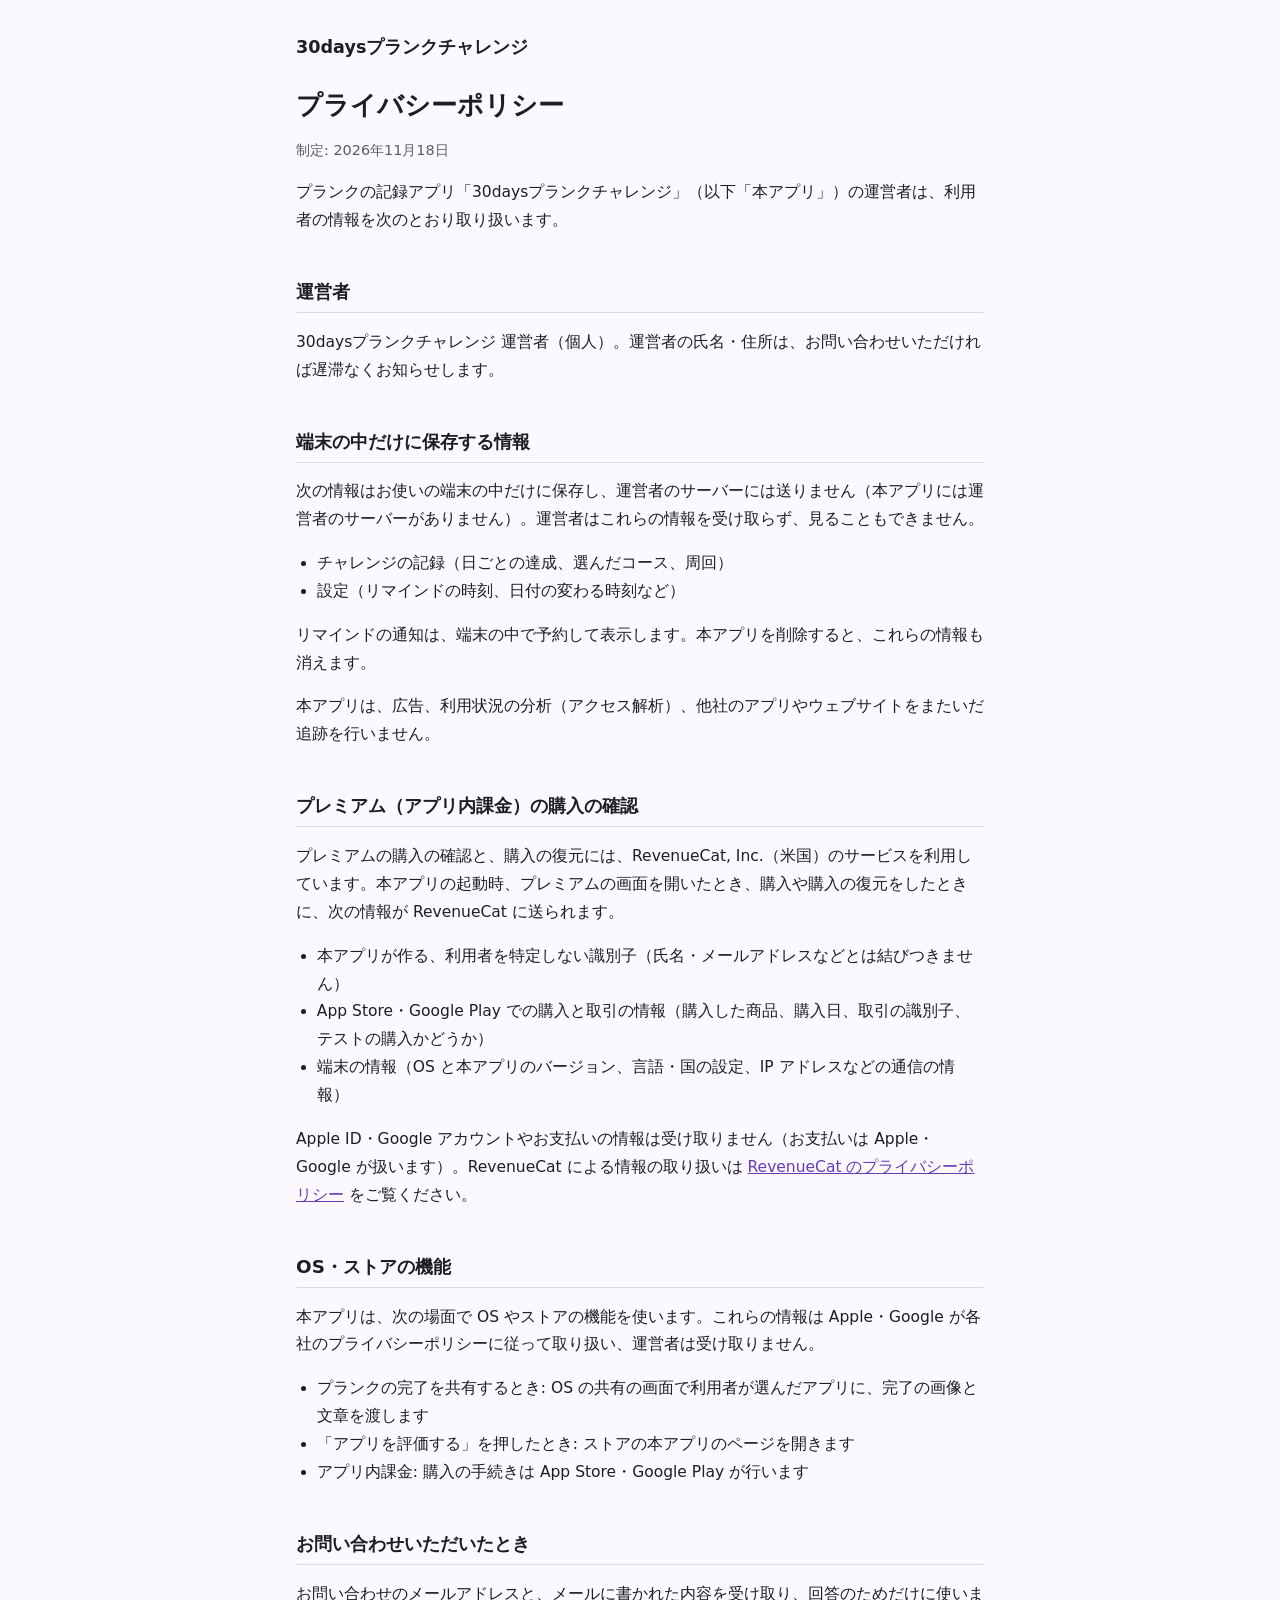
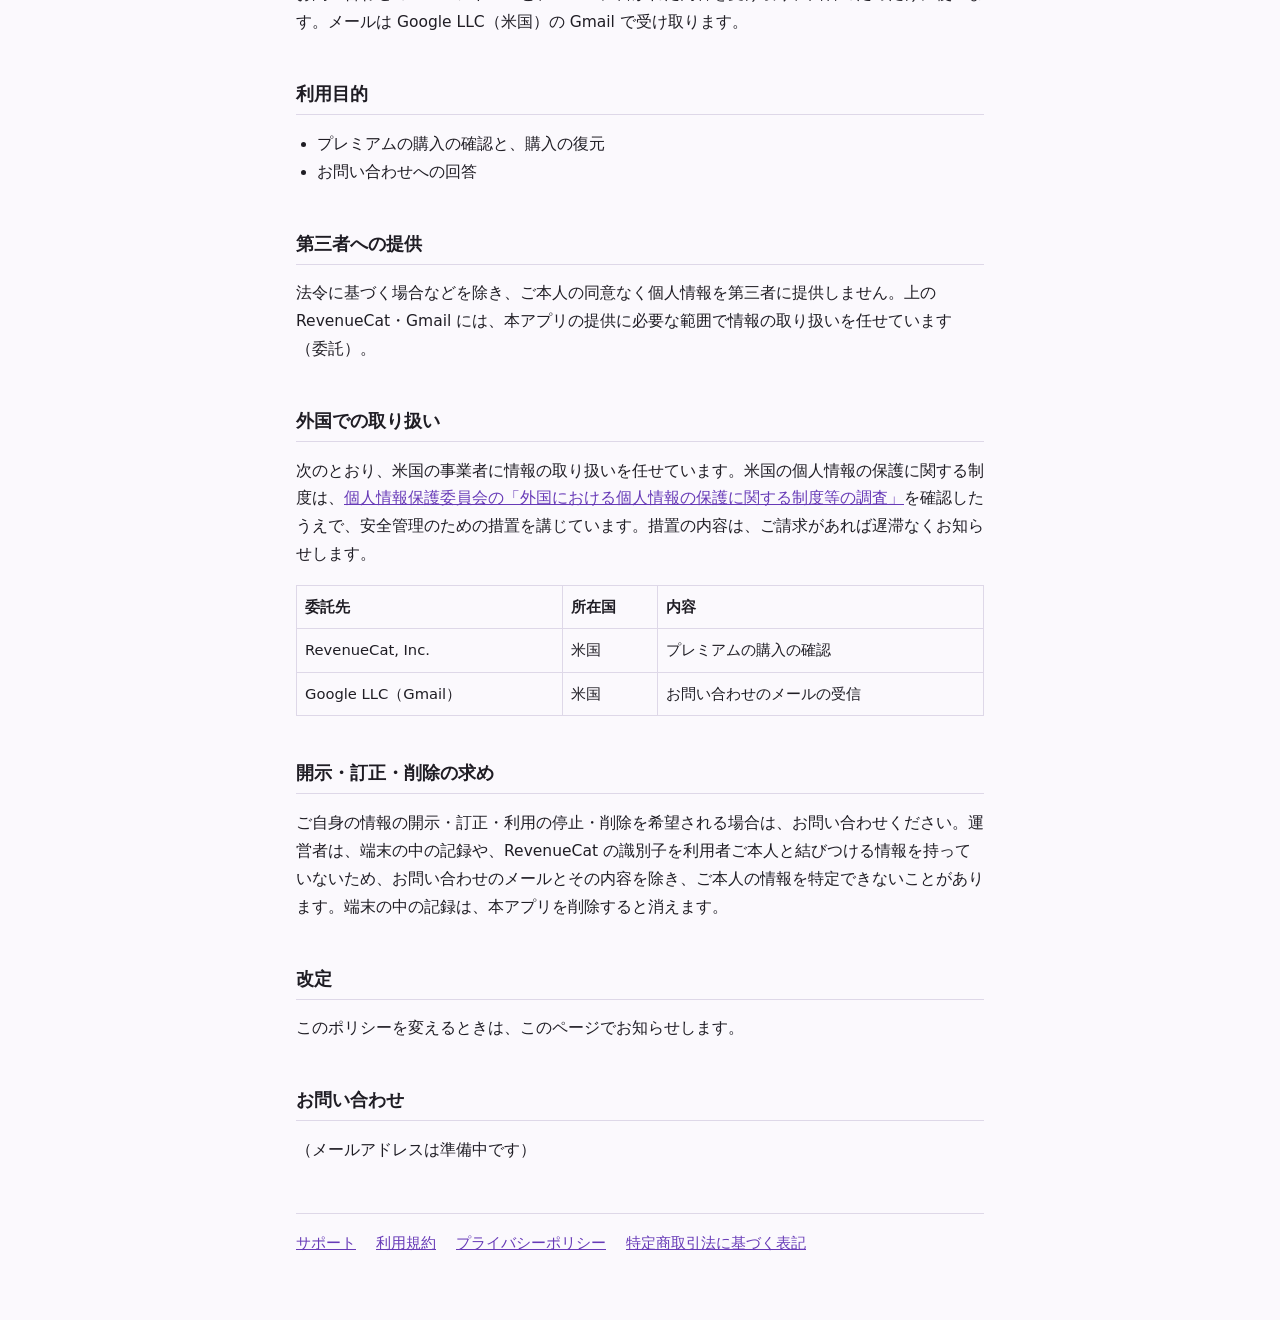
==== privacy/index.html @ 5dba48d9 "サポート・プライバシーポリシー・特商法の表記・利用規約のページ Co-Authored-By: Claude Opus 5.5 <noreply@anthropic.com>" ====
<!DOCTYPE html>
<html lang="ja">
<head>
  <meta charset="UTF-8">
  <meta name="viewport" content="width=device-width, initial-scale=1">
  <title>プライバシーポリシー - 30daysプランクチャレンジ</title>
  <meta name="description" content="30daysプランクチャレンジのプライバシーポリシー">
  <link rel="stylesheet" href="../style.css">
  <!-- tool_build.py で作るファイル。直すときは tool_build.py を直して作り直す -->
</head>
<body>
<main>
  <header><a href="../">30daysプランクチャレンジ</a></header>

  <h1>プライバシーポリシー</h1>
  <p class="meta">制定: 2026年11月18日</p>
  <p>プランクの記録アプリ「30daysプランクチャレンジ」（以下「本アプリ」）の運営者は、利用者の情報を次のとおり取り扱います。</p>

  <h2>運営者</h2>
  <p>30daysプランクチャレンジ 運営者（個人）。運営者の氏名・住所は、お問い合わせいただければ遅滞なくお知らせします。</p>

  <h2>端末の中だけに保存する情報</h2>
  <p>次の情報はお使いの端末の中だけに保存し、運営者のサーバーには送りません（本アプリには運営者のサーバーがありません）。運営者はこれらの情報を受け取らず、見ることもできません。</p>
  <ul>
    <li>チャレンジの記録（日ごとの達成、選んだコース、周回）</li>
    <li>設定（リマインドの時刻、日付の変わる時刻など）</li>
  </ul>
  <p>リマインドの通知は、端末の中で予約して表示します。本アプリを削除すると、これらの情報も消えます。</p>
  <p>本アプリは、広告、利用状況の分析（アクセス解析）、他社のアプリやウェブサイトをまたいだ追跡を行いません。</p>

  <h2>プレミアム（アプリ内課金）の購入の確認</h2>
  <p>プレミアムの購入の確認と、購入の復元には、RevenueCat, Inc.（米国）のサービスを利用しています。本アプリの起動時、プレミアムの画面を開いたとき、購入や購入の復元をしたときに、次の情報が RevenueCat に送られます。</p>
  <ul>
    <li>本アプリが作る、利用者を特定しない識別子（氏名・メールアドレスなどとは結びつきません）</li>
    <li>App Store・Google Play での購入と取引の情報（購入した商品、購入日、取引の識別子、テストの購入かどうか）</li>
    <li>端末の情報（OS と本アプリのバージョン、言語・国の設定、IP アドレスなどの通信の情報）</li>
  </ul>
  <p>Apple ID・Google アカウントやお支払いの情報は受け取りません（お支払いは Apple・Google が扱います）。RevenueCat による情報の取り扱いは <a href="https://www.revenuecat.com/privacy">RevenueCat のプライバシーポリシー</a> をご覧ください。</p>

  <h2>OS・ストアの機能</h2>
  <p>本アプリは、次の場面で OS やストアの機能を使います。これらの情報は Apple・Google が各社のプライバシーポリシーに従って取り扱い、運営者は受け取りません。</p>
  <ul>
    <li>プランクの完了を共有するとき: OS の共有の画面で利用者が選んだアプリに、完了の画像と文章を渡します</li>
    <li>「アプリを評価する」を押したとき: ストアの本アプリのページを開きます</li>
    <li>アプリ内課金: 購入の手続きは App Store・Google Play が行います</li>
  </ul>

  <h2>お問い合わせいただいたとき</h2>
  <p>お問い合わせのメールアドレスと、メールに書かれた内容を受け取り、回答のためだけに使います。メールは Google LLC（米国）の Gmail で受け取ります。</p>

  <h2>利用目的</h2>
  <ul>
    <li>プレミアムの購入の確認と、購入の復元</li>
    <li>お問い合わせへの回答</li>
  </ul>

  <h2>第三者への提供</h2>
  <p>法令に基づく場合などを除き、ご本人の同意なく個人情報を第三者に提供しません。上の RevenueCat・Gmail には、本アプリの提供に必要な範囲で情報の取り扱いを任せています（委託）。</p>

  <h2>外国での取り扱い</h2>
  <p>次のとおり、米国の事業者に情報の取り扱いを任せています。米国の個人情報の保護に関する制度は、<a href="https://www.ppc.go.jp/personalinfo/legal/kaiseihogohou/#gaikoku">個人情報保護委員会の「外国における個人情報の保護に関する制度等の調査」</a>を確認したうえで、安全管理のための措置を講じています。措置の内容は、ご請求があれば遅滞なくお知らせします。</p>
  <div class="table-wrap">
  <table>
    <tr><th>委託先</th><th>所在国</th><th>内容</th></tr>
    <tr><td>RevenueCat, Inc.</td><td>米国</td><td>プレミアムの購入の確認</td></tr>
    <tr><td>Google LLC（Gmail）</td><td>米国</td><td>お問い合わせのメールの受信</td></tr>
  </table>
  </div>

  <h2>開示・訂正・削除の求め</h2>
  <p>ご自身の情報の開示・訂正・利用の停止・削除を希望される場合は、お問い合わせください。運営者は、端末の中の記録や、RevenueCat の識別子を利用者ご本人と結びつける情報を持っていないため、お問い合わせのメールとその内容を除き、ご本人の情報を特定できないことがあります。端末の中の記録は、本アプリを削除すると消えます。</p>

  <h2>改定</h2>
  <p>このポリシーを変えるときは、このページでお知らせします。</p>

  <h2>お問い合わせ</h2>
  <p>（メールアドレスは準備中です）</p>

  <footer>
    <nav>
      <a href="../">サポート</a>
      <a href="../terms/">利用規約</a>
      <a href="../privacy/">プライバシーポリシー</a>
      <a href="../tokushoho/">特定商取引法に基づく表記</a>
    </nav>
  </footer>
</main>
</body>
</html>
---- style.css ----
:root {
  --paper: #FBF9FD;
  --ink: #1F1D24;
  --muted: #5E5A66;
  --brand: #673AB7;
  --line: #DED8E8;
  color-scheme: light;
}
@media (prefers-color-scheme: dark) {
  :root {
    --paper: #1A181F;
    --ink: #ECE8F2;
    --muted: #A9A3B3;
    --brand: #B39DDB;
    --line: #3A3642;
    color-scheme: dark;
  }
}
* { box-sizing: border-box; }
body {
  margin: 0;
  background: var(--paper);
  color: var(--ink);
  font-family: system-ui, -apple-system, "Hiragino Sans", "Noto Sans JP", sans-serif;
  line-height: 1.8;
  overflow-wrap: anywhere;
}
main { max-width: 720px; margin: 0 auto; padding: 32px 16px 64px; }
header a { color: var(--ink); text-decoration: none; font-weight: 700; font-size: 1.1rem; }
h1 { font-size: 1.6rem; line-height: 1.4; margin: 24px 0 8px; }
h2 { font-size: 1.15rem; margin: 40px 0 8px; padding-bottom: 4px; border-bottom: 1px solid var(--line); }
p, li { font-size: 0.97rem; }
ul { padding-left: 1.3em; }
a { color: var(--brand); }
.meta { color: var(--muted); font-size: 0.9rem; }
.table-wrap { overflow-x: auto; }
table { border-collapse: collapse; width: 100%; font-size: 0.92rem; }
th, td { border: 1px solid var(--line); padding: 8px; text-align: left; vertical-align: top; }
th { white-space: nowrap; }
/* スマホの幅では項目名を上、内容を下に積む */
@media (max-width: 560px) {
  .spec th, .spec td { display: block; }
  .spec th { border-bottom: 0; padding-bottom: 0; }
  .spec td { border-top: 0; }
  .spec tr + tr th { border-top: 1px solid var(--line); }
}
footer { margin-top: 48px; padding-top: 16px; border-top: 1px solid var(--line); }
footer nav { display: flex; flex-wrap: wrap; gap: 4px 20px; font-size: 0.92rem; }
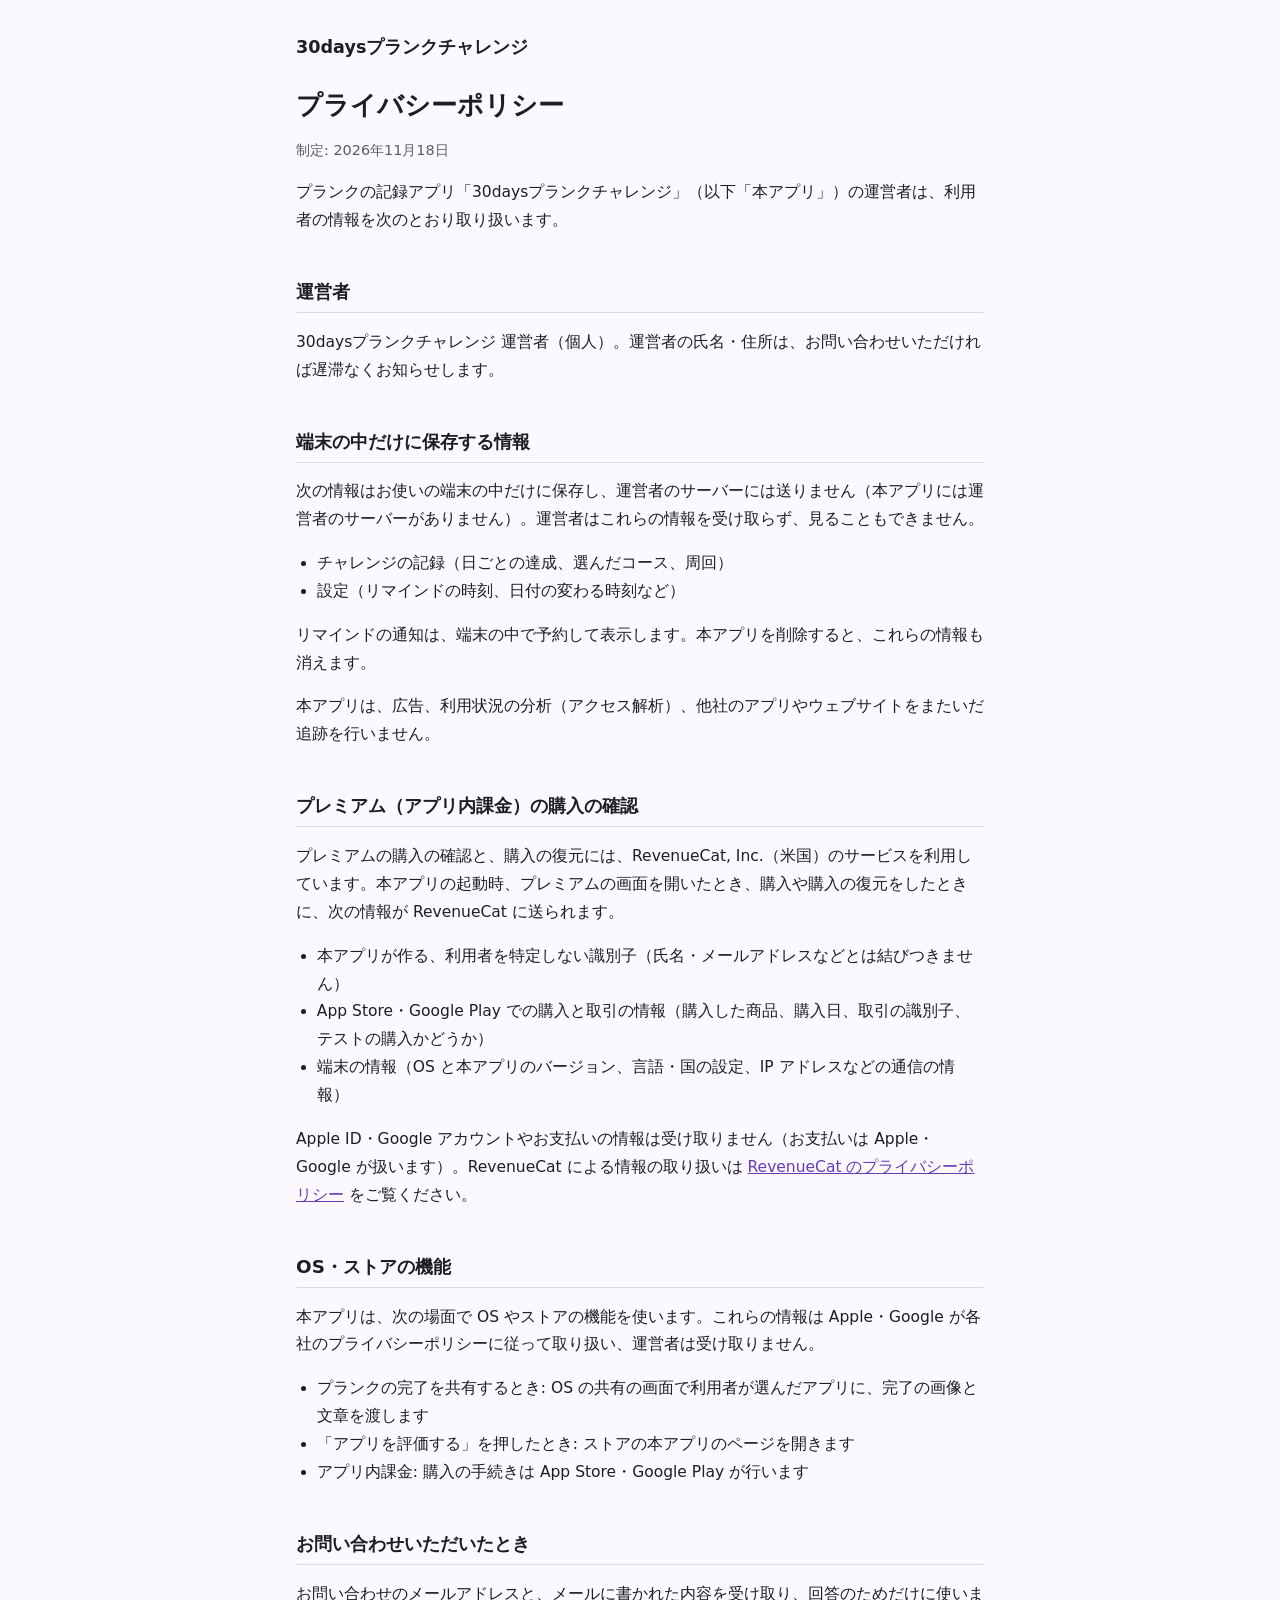
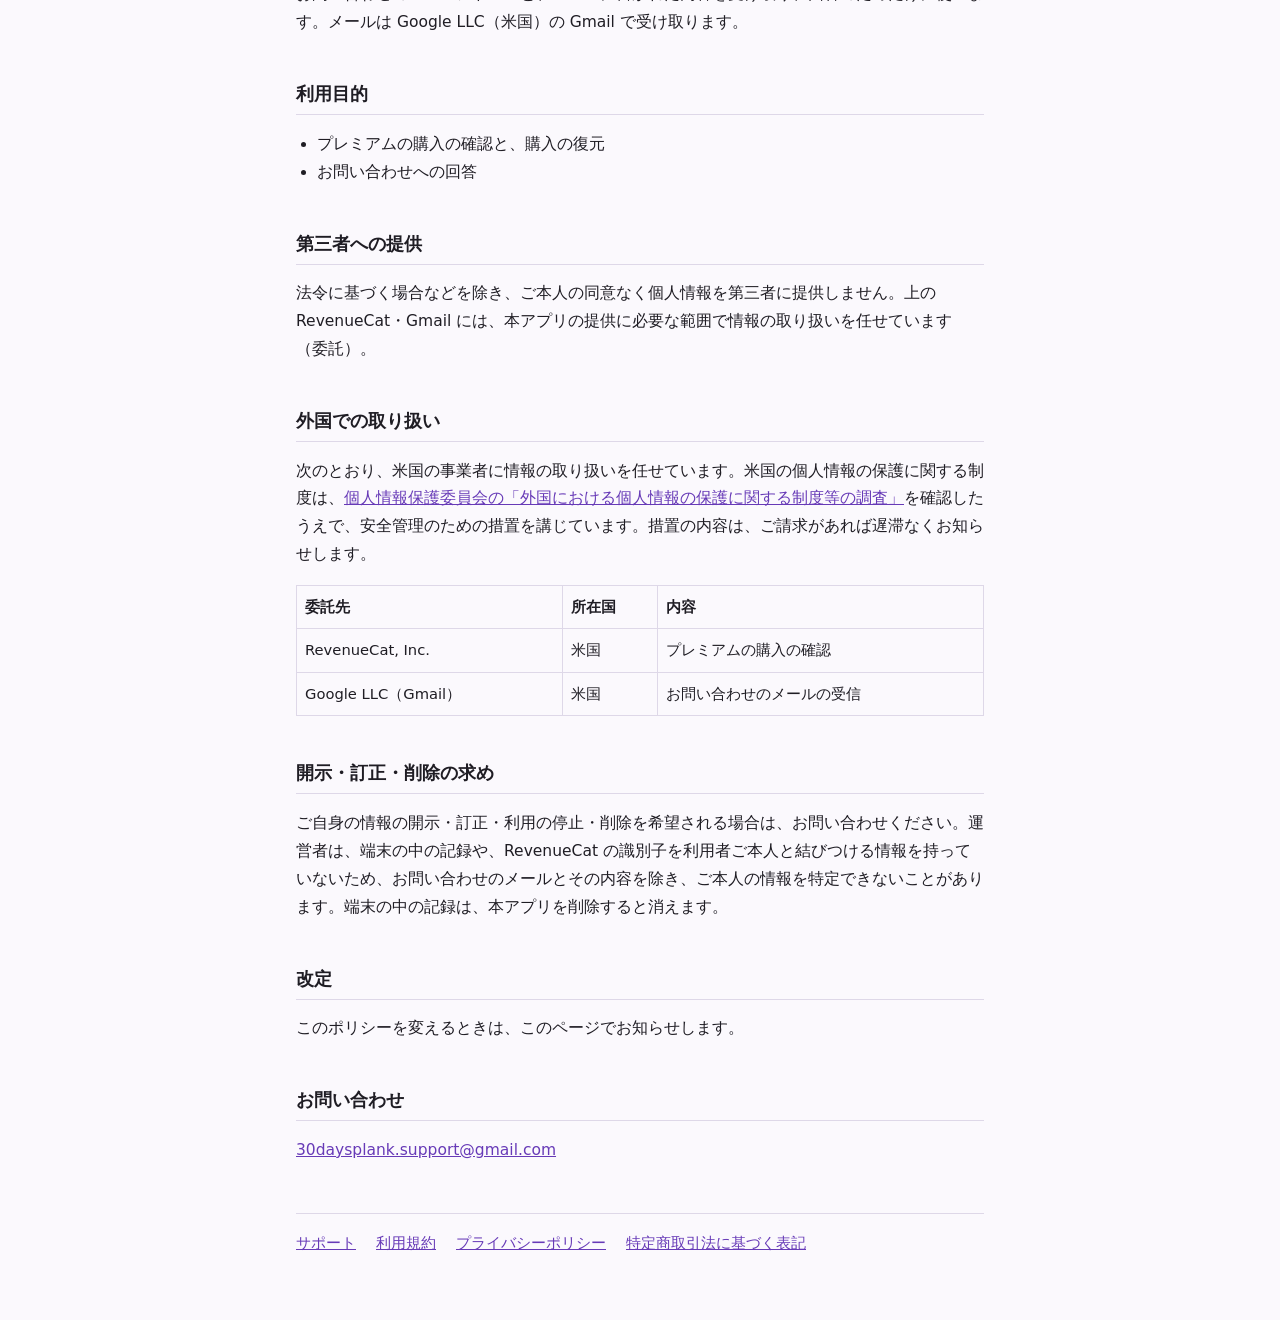
==== commit a9d300c8: "お問い合わせのメールアドレスを入れる Co-Authored-By: Claude Opus 5.5 <noreply@anthropic.com>" ====
--- a/privacy/index.html
+++ b/privacy/index.html
@@ -74,7 +74,7 @@
   <p>このポリシーを変えるときは、このページでお知らせします。</p>
 
   <h2>お問い合わせ</h2>
-  <p>（メールアドレスは準備中です）</p>
+  <p><a href="mailto:30daysplank.support@gmail.com">30daysplank.support@gmail.com</a></p>
 
   <footer>
     <nav>
